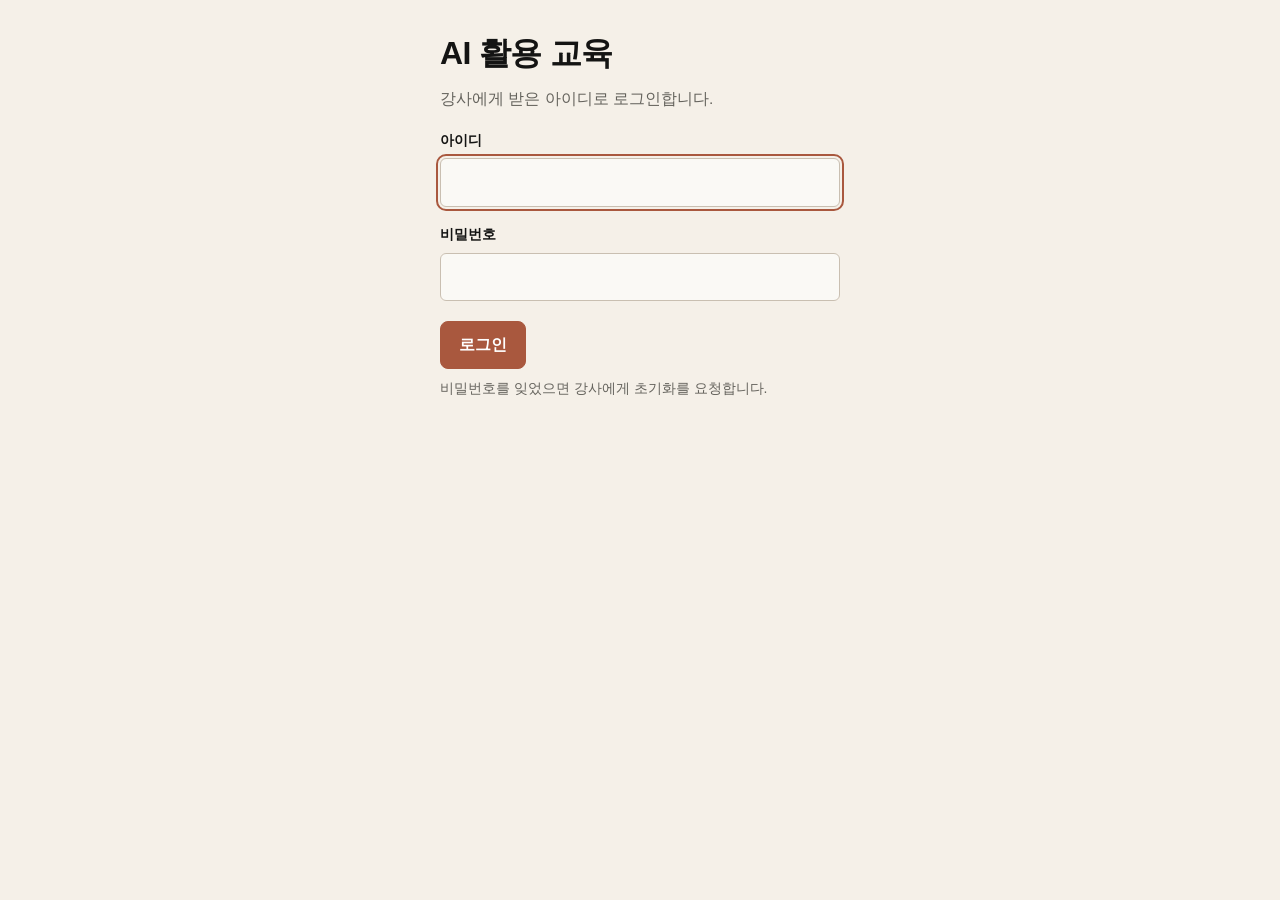
==== index.html @ b24ea9d3 "Publish course shell" ====
<!doctype html>
<html lang="ko" data-brand="claude">
<head>
<meta charset="utf-8">
<meta name="viewport" content="width=device-width, initial-scale=1">
<meta name="robots" content="noindex, nofollow">
<title>AI 활용 교육</title>
<link rel="stylesheet" href="shell/pages.css">
</head>
<body data-screen="login">
<main class="wrap narrow">
  <h1>AI 활용 교육</h1>
  <p class="lead">강사에게 받은 아이디로 로그인합니다.</p>
  <noscript><p class="msg err">이 화면은 JavaScript가 켜져 있어야 열립니다.</p></noscript>
  <p class="msg" id="status" role="status" hidden></p>
  <p id="guardLinks" hidden><a href="home.html">홈으로</a></p>
  <form id="f" hidden novalidate>
    <div class="field"><label for="uid">아이디</label><input id="uid" name="uid" autocomplete="username" autocapitalize="off" spellcheck="false" maxlength="20"></div>
    <div class="field"><label for="pw">비밀번호</label><input id="pw" name="pw" type="password" autocomplete="current-password"></div>
    <div class="row-btns"><button class="btn" id="go" type="submit">로그인</button></div>
  </form>
  <p class="hint">비밀번호를 잊었으면 강사에게 초기화를 요청합니다.</p>
</main>
<script src="shell/config.js"></script>
<script src="lib/supabase.js"></script>
<script src="shell/paths.js"></script>
<script src="shell/common.js"></script>
<script src="shell/login.js"></script>
</body>
</html>
---- shell/pages.css ----
/* 교육 사이트 웹판 겉틀 화면 모양(설계서 v0.2 B11). 맨 위는 과정 겉틀.css와 같은 색·서체 값 사본이다.
   과정 겉틀.css의 값이 바뀌면 시작·끝 표시 사이를 다시 복사한다. 아래 모양은 색을 이 변수로만 쓴다. */
/* 색·서체 값 시작 */
:root{
  /* ── 표면 ─────────────────────────────────────────────────────────────── */
  --bg:#F1F4F8;           /* 페이지 바탕 */
  --surface:#FFFFFF;      /* 패널·카드 */
  --surface-2:#F4F7FB;    /* 패널 안의 한 단계 들어간 면 */

  /* ── 잉크 ─────────────────────────────────────────────────────────────── */
  --ink:#111418;          /* 본문·제목 */
  --ink-2:#333A45;        /* 보조 본문 */
  --muted:#5B6473;        /* 캡션·비활성 (대비 4.5:1 이상 유지) */

  /* ── 경계 ─────────────────────────────────────────────────────────────── */
  --rule:#DCE3EB;         /* 기본 구분선 */
  --rule-strong:#A3ACB9;  /* 강조 구분선·입력 테두리 */

  /* ── 강조 ─────────────────────────────────────────────────────────────── */
  --accent:#0E5296;       /* BI 남색 */
  --accent-ink:#FFFFFF;   /* accent 위에 얹는 글자색 */
  --accent-soft:#E5EEF7;  /* accent 배경의 옅은 면 */

  /* ── BI ────────────────────────────────────────────────────
     --bi-*    : 테마와 무관한 고정색. 그래픽 그라데이션·로고 주변 등 "브랜드 그림"에만 쓴다.
                 글자색으로 쓰지 않는다(다크에서도 값이 그대로라 대비가 무너진다).
     --brand-* : 테마에 따라 바뀌는 브랜드 면·글자. 메뉴 띠·푸터 바탕(--brand-navy-deep),
                 제호 글자(--brand-navy), 장식 띠(--brand-sky), 옅은 면(--brand-sky-soft).
     --on-brand: --brand-navy-deep·--bi-* 위에 얹는 글자색 */
  --bi-navy:#0E5296;      --bi-navy-deep:#0A3D70;  --bi-sky:#3AA9C6;
  --brand-navy:#0E5296;   --brand-navy-deep:#0A3D70;
  --brand-sky:#3AA9C6;    --brand-sky-soft:#E3F3F8;
  --on-brand:#FFFFFF;

  /* ── 상태(의미) ────────────────────────────────────────────────────────
     UI 상태 전용이다. 주가 등락(--rise/--fall)과 섞어 쓰지 않는다.
     같은 빨강이라도 "경고"와 "상승"은 다른 개념이라 따로 둬야 나중에 갈라진다. */
  --danger:#C62828;       --danger-soft:#FBEBEB;   /* 오류·마감 경과·결측 */
  --warn:#9A5B00;         --warn-soft:#FBF0E2;     /* 보류·확인 필요 */
  --ok:#1B7A4B;           --ok-soft:#E6F4ED;       /* 완료·정상 */
  --info:#1E63B4;         --info-soft:#E7F0FA;     /* 안내·진행 중 */
  --neutral:#5B6473;      --neutral-soft:#EEF1F5;  /* 미착수·해당 없음 */

  /* ── 시장 방향 ─────────────────────────────────────────
     한국 증시 관례: 상승 빨강, 하락 파랑. 값은 상태색과 같아도 의미가 다르므로
     이름을 따로 둔다. 등락 색만 바꾸고 싶을 때 UI 경고색이 딸려 바뀌지 않는다. */
  --rise:#C62828;         --rise-soft:#FBEBEB;
  --fall:#1E63B4;         --fall-soft:#E7F0FA;
  --flat:#5B6473;
  --chart-grid:#E5E9EF;
  --band:#F3D9D9;         /* 지수 차트 강조 띠 */
  --masthead-rule:#0E5296;/* 제호 아래 굵은 선 */

  /* ── 서체 ─────────────────────────────────────────────────────────────── */
  --font-display:"Gothic A1","IBM Plex Sans KR","Noto Sans KR","Malgun Gothic",sans-serif;
  --font-body:"IBM Plex Sans KR","Noto Sans KR","Malgun Gothic","Apple SD Gothic Neo",sans-serif;

  /* ── 타입 스케일 ───────────────────────────────────────────────────────
     화면마다 본문 기준만 다르게 고른다(콘솔 --text-base, 뉴스 --text-lg).
     스케일 자체는 공유해 두 화면의 위계가 어긋나지 않게 한다. */
  --text-xs:12px;
  --text-sm:13px;
  --text-md:14px;
  --text-base:15.5px;
  --text-lg:17px;
  --text-xl:20px;
  --text-2xl:24px;
  --text-3xl:32px;
  --text-4xl:40px;

  --leading-tight:1.32;   /* 제목 */
  --leading-normal:1.7;   /* UI 본문 */
  --leading-relaxed:1.85; /* 읽는 지면 본문 */
  --tracking-label:.05em; /* 대문자·라벨 */

  /* ── 간격 (4px 기반) ──────────────────────────────────────────────────── */
  --sp-1:4px;
  --sp-2:6px;
  --sp-3:8px;
  --sp-4:12px;
  --sp-5:16px;
  --sp-6:20px;
  --sp-7:24px;
  --sp-8:32px;
  --sp-9:48px;

  /* ── 모서리 ───────────────────────────────────────────────────────────── */
  --r-sm:4px;
  --r-md:6px;
  --r-lg:8px;
  --r-xl:12px;
  --r-2xl:14px;

  /* ── 그림자 ───────────────────────────────────────────────────────────── */
  --shadow-1:0 1px 0 rgba(17,20,24,.05);      /* 패널 */
  --shadow-2:0 -6px 20px rgba(17,20,24,.18);  /* 드로어·모달 */

  /* ── 하위 호환 별칭 ────────────────────────────────────────────────────
     기존 코드가 쓰던 이름. 새로 쓰는 곳에서는 위의 의미 토큰을 쓴다.
     두 화면의 마이그레이션이 끝나면 지운다. */
  --up:var(--rise);       --up-soft:var(--rise-soft);
  --down:var(--fall);     --down-soft:var(--fall-soft);
  --radius:var(--r-lg);
  --shadow:var(--shadow-1);
}

/* 다크: OS 설정만 있고 명시 선택이 없는 상태(대부분의 사용자) */
@media (prefers-color-scheme:dark){
  :root:not([data-theme="light"]){
    --bg:#0E1319;
    --surface:#161C25;
    --surface-2:#1B222D;
    --ink:#E9ECF1;
    --ink-2:#C3C9D3;
    --muted:#98A1B1;
    --rule:#28303D;
    --rule-strong:#4A5466;
    --accent:#8CC0EE;
    --accent-ink:#0E1319;
    --accent-soft:#16283D;
    --brand-navy:#8CC0EE;   --brand-navy-deep:#0B2440;
    --brand-sky:#4DB9D5;    --brand-sky-soft:#12303A;
    --on-brand:#FFFFFF;

    --danger:#F26C6A;     --danger-soft:#3A2024;
    --warn:#E0A458;       --warn-soft:#352716;
    --ok:#6FC79A;         --ok-soft:#16301F;
    --info:#62A6F2;       --info-soft:#1A2A40;
    --neutral:#98A1B1;    --neutral-soft:#222A36;

    --rise:#F26C6A;       --rise-soft:#3A2024;
    --fall:#62A6F2;       --fall-soft:#1A2A40;
    --flat:#98A1B1;
    --chart-grid:#242C38;
    --band:#3A2024;
    --masthead-rule:#8CC0EE;

    --shadow-1:none;
    --shadow-2:0 -6px 20px rgba(0,0,0,.45);
  }
}

/* 다크: 사용자가 직접 고른 경우(토글이 OS 설정을 이긴다) */
:root[data-theme="dark"]{
  --bg:#0E1319;
  --surface:#161C25;
  --surface-2:#1B222D;
  --ink:#E9ECF1;
  --ink-2:#C3C9D3;
  --muted:#98A1B1;
  --rule:#28303D;
  --rule-strong:#4A5466;
  --accent:#8CC0EE;
  --accent-ink:#0E1319;
  --accent-soft:#16283D;
  --brand-navy:#8CC0EE;   --brand-navy-deep:#0B2440;
  --brand-sky:#4DB9D5;  --brand-sky-soft:#12303A;
  --on-brand:#FFFFFF;

  --danger:#F26C6A;     --danger-soft:#3A2024;
  --warn:#E0A458;       --warn-soft:#352716;
  --ok:#6FC79A;         --ok-soft:#16301F;
  --info:#62A6F2;       --info-soft:#1A2A40;
  --neutral:#98A1B1;    --neutral-soft:#222A36;

  --rise:#F26C6A;       --rise-soft:#3A2024;
  --fall:#62A6F2;       --fall-soft:#1A2A40;
  --flat:#98A1B1;
  --chart-grid:#242C38;
  --band:#3A2024;
  --masthead-rule:#8CC0EE;

  --shadow-1:none;
  --shadow-2:0 -6px 20px rgba(0,0,0,.45);
}

/* ============================================================================
   브랜드 층 — Claude (DESIGN-claude.md 참조)
   ----------------------------------------------------------------------------
   <html data-brand="claude">를 선언한 화면에서만 적용된다. 선언하지 않은 화면은
   위의 기본 토큰 그대로다. 바꾸는 것은 표면·잉크·경계·강조·제목 서체·그림자뿐이고,
   상태색(danger·warn·ok·info·neutral)과 타입·간격·모서리 스케일은 기본 토큰을 쓴다.

   강조색: 문서의 기본 코랄 #cc785c는 흰 글자 대비 3.3:1이라 버튼·글자에 쓰기에
   모자라다. 라이트는 문서의 눌림색 #a9583e(흰 글자 5.1:1, 크림 위 글자 4.8:1)를
   강조로 쓰고, 다크는 밝은 코랄 #d97757 위에 어두운 글자를 얹는다(5.9:1).

   선택자 우선순위: 이 층은 기본 다크 블록보다 뒤에 있고 속성 선택자가 하나 더 붙어
   있어 항상 이긴다. 브랜드 다크 블록은 브랜드 라이트 블록이 정의한 토큰을 전부
   다시 정의해야 한다(빠뜨리면 다크에서 라이트 값이 남는다).
   BI 토큰(--bi-*·--brand-*·--on-brand)은 이 층에서 재정의하지 않는다 — 이 층을 쓰는
   화면(20번)은 BI 요소를 쓰지 않는다. 쓰게 되면 여기서 함께 정의한다.
   ========================================================================== */
:root[data-brand="claude"]{
  --bg:#F5F0E8;           /* surface-soft — 페이지 바탕 */
  --surface:#FAF9F5;      /* canvas — 패널·카드 */
  --surface-2:#EFE9DE;    /* surface-card — 한 단계 들어간 면 */
  --ink:#141413;
  --ink-2:#3D3D3A;
  --muted:#65635D;        /* 문서 #6c6a64를 살짝 낮춤 — surface-2 위 4.5:1 유지 */
  --rule:#E6DFD8;         /* hairline */
  --rule-strong:#C9BFB1;
  --accent:#A9583E;
  --accent-ink:#FFFFFF;
  --accent-soft:#F4E6DC;
  /* 그래프 계열색(2026-10-24 대표 승인, 29번 책자 9장). 선·막대 같은 비텍스트 그래픽용이다.
     --surface 대비 4.8·10.3·4.7·3.5:1 — 비텍스트 기준 3:1 이상. 글자색으로는 쓰지 않는다(chart-4는 글자 4.5:1 미달).
     chart-1은 --accent, chart-2는 --ink-2와 같은 값이지만 의미가 달라 이름을 따로 둔다. */
  --chart-1:#A9583E;      /* 당월·주 계열 */
  --chart-2:#3D3D3A;      /* 비교·합계 계열 */
  --chart-3:#2F7D6E;
  --chart-4:#B7791F;
  --font-display:"Copernicus","Tiempos Headline",Georgia,"Noto Serif KR","Nanum Myeongjo",serif;
  --shadow-1:0 1px 3px rgba(20,20,19,.06);
  --shadow-2:0 8px 28px rgba(20,20,19,.12);
}

@media (prefers-color-scheme:dark){
  :root[data-brand="claude"]:not([data-theme="light"]){
    --bg:#1F1E1D;
    --surface:#262624;
    --surface-2:#30302E;
    --ink:#FAF9F5;
    --ink-2:#C3C0B6;
    --muted:#A09D96;
    --rule:#3A3936;
    --rule-strong:#57554F;
    --accent:#D97757;
    --accent-ink:#141413;
    --accent-soft:#3D2B24;
    --chart-1:#D97757;
    --chart-2:#C3C0B6;
    --chart-3:#5DB8A6;
    --chart-4:#E8A55A;
    --font-display:"Copernicus","Tiempos Headline",Georgia,"Noto Serif KR","Nanum Myeongjo",serif;
    --shadow-1:none;
    --shadow-2:0 8px 28px rgba(0,0,0,.45);
  }
}

:root[data-brand="claude"][data-theme="dark"]{
  --bg:#1F1E1D;
  --surface:#262624;
  --surface-2:#30302E;
  --ink:#FAF9F5;
  --ink-2:#C3C0B6;
  --muted:#A09D96;
  --rule:#3A3936;
  --rule-strong:#57554F;
  --accent:#D97757;
  --accent-ink:#141413;
  --accent-soft:#3D2B24;
  --chart-1:#D97757;
  --chart-2:#C3C0B6;
  --chart-3:#5DB8A6;
  --chart-4:#E8A55A;
  --font-display:"Copernicus","Tiempos Headline",Georgia,"Noto Serif KR","Nanum Myeongjo",serif;
  --shadow-1:none;
  --shadow-2:0 8px 28px rgba(0,0,0,.45);
}
/* 색·서체 값 끝 */

/* ── 겉틀 화면 모양(기존 게시본 첫 화면을 따름. 색은 위 변수만 쓴다) ── */
*{box-sizing:border-box}
html{color-scheme:light dark}
body{margin:0;background:var(--bg);color:var(--ink);font-family:var(--font-body);font-size:var(--text-base);line-height:var(--leading-normal);word-break:keep-all;overflow-wrap:break-word;-webkit-font-smoothing:antialiased}
a{color:var(--accent)}
a:focus-visible,button:focus-visible,input:focus-visible{outline:2px solid var(--accent);outline-offset:2px}
.bar{display:flex;align-items:center;justify-content:space-between;flex-wrap:wrap;gap:var(--sp-4);max-width:960px;margin:0 auto;padding:var(--sp-5) 20px 0;font-size:var(--text-md);color:var(--muted)}
.bar .brand{color:var(--ink);font-weight:700;text-decoration:none}
.nav{display:flex;align-items:center;flex-wrap:wrap;gap:var(--sp-2)}
.nav a,.nav button{color:var(--accent);background:none;border:0;padding:0;font:inherit;cursor:pointer;text-decoration:none}
.nav a:hover,.nav button:hover{text-decoration:underline}
.nav .sep{color:var(--rule-strong)}
.wrap{max-width:960px;margin:0 auto;padding:32px 20px 72px}
.wrap.narrow{max-width:440px}
h1{margin:0;font-size:var(--text-3xl);line-height:var(--leading-tight);font-weight:700;letter-spacing:-.02em}
h2{margin:var(--sp-8) 0 var(--sp-4);font-size:var(--text-xl);line-height:var(--leading-tight)}
h3{margin:var(--sp-5) 0 var(--sp-3);font-size:var(--text-lg)}
.lead{margin:var(--sp-4) 0 0;color:var(--muted)}
.msg{margin:var(--sp-5) 0 0;padding:var(--sp-4) var(--sp-5);border-radius:var(--r-lg);background:var(--surface-2);color:var(--ink-2)}
.msg.err{background:var(--danger-soft);color:var(--danger)}
.msg.ok{background:var(--ok-soft);color:var(--ok)}
.msg.warn{background:var(--warn-soft);color:var(--warn)}
.field{display:flex;flex-direction:column;gap:var(--sp-2);margin:var(--sp-5) 0 0}
.field label{font-weight:700;font-size:var(--text-md)}
.field input{font:inherit;padding:10px 12px;border:1px solid var(--rule-strong);border-radius:var(--r-md);background:var(--surface);color:var(--ink)}
.field .err{margin:0;color:var(--danger);font-size:var(--text-md)}
.hint{margin:var(--sp-3) 0 0;color:var(--muted);font-size:var(--text-md)}
.btn{display:inline-flex;align-items:center;justify-content:center;gap:var(--sp-2);padding:10px 18px;border-radius:var(--r-lg);border:1px solid var(--accent);background:var(--accent);color:var(--accent-ink);font:inherit;font-weight:700;text-decoration:none;cursor:pointer}
.btn.ghost{background:var(--surface);color:var(--accent)}
.btn.small{padding:4px 10px;font-size:var(--text-sm);font-weight:400}
.btn[disabled]{opacity:.6;cursor:default}
.row-btns{display:flex;flex-wrap:wrap;gap:var(--sp-3);margin:var(--sp-6) 0 0}
.cards{list-style:none;margin:var(--sp-8) 0 0;padding:0;display:flex;flex-direction:column;gap:var(--sp-4)}
.card{padding:var(--sp-5) var(--sp-6);border-radius:var(--r-lg);border:1px solid var(--rule-strong);background:var(--surface)}
.card h2{margin:0;color:var(--accent);font-size:var(--text-xl)}
.card .sub{margin:var(--sp-1) 0 0;color:var(--muted);font-size:var(--text-md)}
.card .prog{margin:var(--sp-4) 0 0;font-weight:700}
.card .none{margin:var(--sp-3) 0 0;color:var(--muted)}
.card .row-btns{margin-top:var(--sp-4)}
.list{list-style:none;margin:0;padding:0;display:flex;flex-direction:column;gap:var(--sp-2)}
.list li{padding:var(--sp-3) var(--sp-4);border-radius:var(--r-md);background:var(--surface-2)}
.tbl-wrap{overflow-x:auto;margin:var(--sp-4) 0 0}
table.tbl{width:100%;border-collapse:collapse;background:var(--surface);font-size:var(--text-md)}
.tbl th,.tbl td{padding:var(--sp-3);border-bottom:1px solid var(--rule);text-align:left;vertical-align:top}
.tbl th{color:var(--muted);font-weight:700;white-space:nowrap}
.tbl td .btn{margin:0 var(--sp-1) var(--sp-1) 0}
.result{margin:var(--sp-5) 0 0;padding:var(--sp-5);border-radius:var(--r-lg);border:1px solid var(--accent);background:var(--accent-soft)}
.result .pw{font-family:Consolas,"D2Coding",monospace;font-size:var(--text-xl);font-weight:700;letter-spacing:.06em}
.checks-inline{display:flex;gap:var(--sp-5);margin:var(--sp-3) 0 0}
dialog{border:1px solid var(--rule-strong);border-radius:var(--r-lg);background:var(--surface);color:var(--ink);padding:var(--sp-6);max-width:420px}
dialog::backdrop{background:color-mix(in srgb,var(--ink) 35%,transparent)}
.stamp{color:var(--muted);font-size:var(--text-sm);margin-left:var(--sp-3)}
[hidden]{display:none !important}
/* ── 홈 실습자료 받기(설계서 v0.4 4.13). 더하기만 한다 ── */
.files{margin:var(--sp-5) 0 0;padding:var(--sp-4) 0 0;border-top:1px solid var(--rule)}
.files summary{cursor:pointer;color:var(--accent);font-weight:700}
.files summary:focus-visible{outline:2px solid var(--accent);outline-offset:2px}
.files code{font-family:Consolas,"D2Coding",monospace;padding:0 var(--sp-1);border-radius:var(--r-sm);background:var(--surface-2);color:var(--ink)}
.files-state{margin:var(--sp-4) 0 0;color:var(--muted)}
.files-state.err{color:var(--danger)}
.files-group h3{margin:var(--sp-5) 0 var(--sp-2);font-size:var(--text-md);color:var(--ink-2)}
.files-rows{list-style:none;margin:0;padding:0;display:flex;flex-direction:column;gap:var(--sp-1)}
.files-rows a{display:block;padding:var(--sp-2) var(--sp-3);border-radius:var(--r-md);background:var(--surface-2);text-decoration:none;overflow-wrap:anywhere}
.files-rows a:hover{text-decoration:underline}
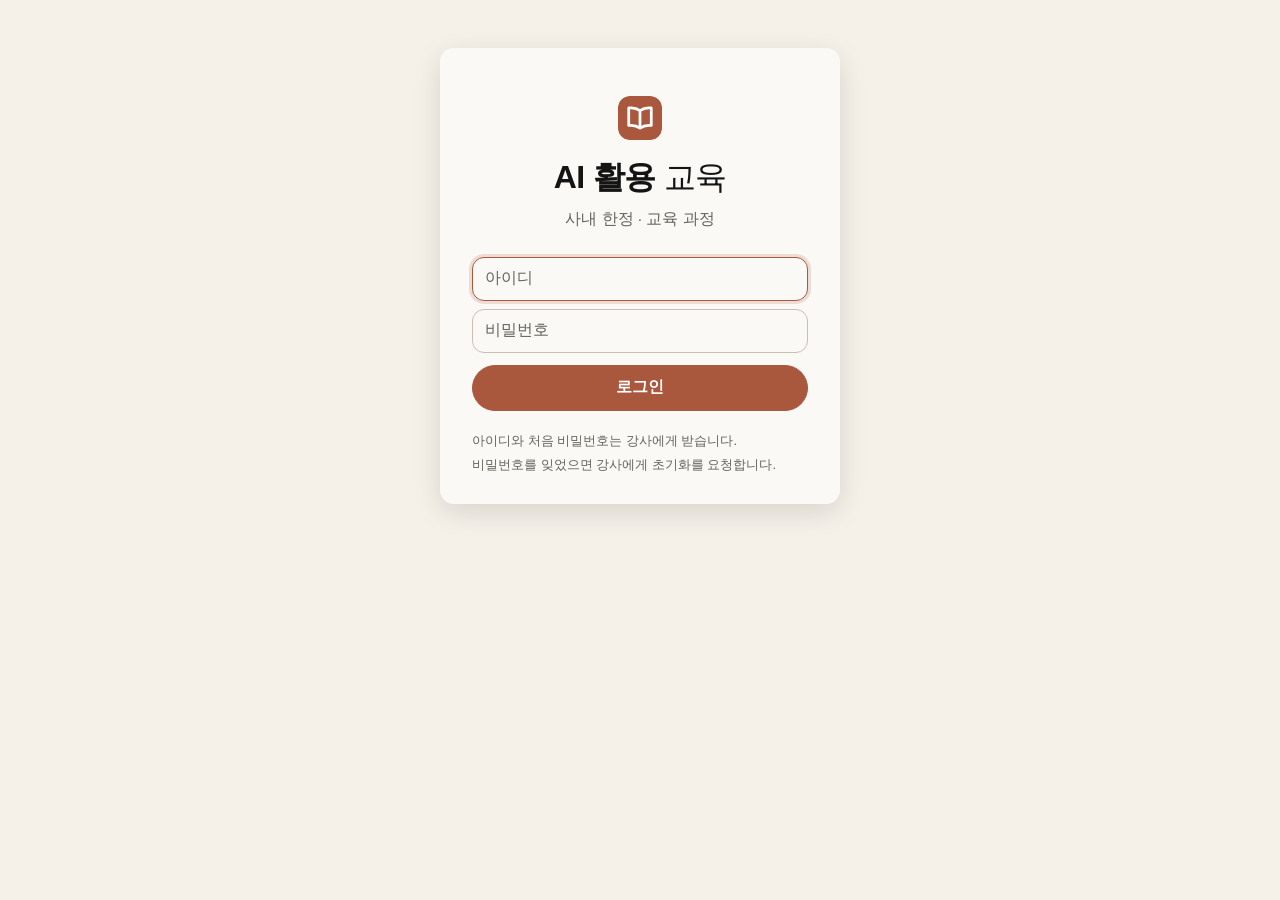
==== commit fb40825d: "Update course shell design" ====
--- a/index.html
+++ b/index.html
@@ -8,18 +8,24 @@
 <link rel="stylesheet" href="shell/pages.css">
 </head>
 <body data-screen="login">
-<main class="wrap narrow">
-  <h1>AI 활용 교육</h1>
-  <p class="lead">강사에게 받은 아이디로 로그인합니다.</p>
-  <noscript><p class="msg err">이 화면은 JavaScript가 켜져 있어야 열립니다.</p></noscript>
-  <p class="msg" id="status" role="status" hidden></p>
-  <p id="guardLinks" hidden><a href="home.html">홈으로</a></p>
-  <form id="f" hidden novalidate>
-    <div class="field"><label for="uid">아이디</label><input id="uid" name="uid" autocomplete="username" autocapitalize="off" spellcheck="false" maxlength="20"></div>
-    <div class="field"><label for="pw">비밀번호</label><input id="pw" name="pw" type="password" autocomplete="current-password"></div>
-    <div class="row-btns"><button class="btn" id="go" type="submit">로그인</button></div>
-  </form>
-  <p class="hint">비밀번호를 잊었으면 강사에게 초기화를 요청합니다.</p>
+<main class="login-screen">
+  <div class="login-card">
+    <svg class="login-mark" viewBox="0 0 32 32" aria-hidden="true"><rect class="mk-bg" width="32" height="32" rx="8"/><path class="mk-ink" d="M16 10.6c-2.3-1.7-5.1-2.3-8.2-1.9v12.7c3.1-.4 5.9.2 8.2 1.9 2.3-1.7 5.1-2.3 8.2-1.9V8.7c-3.1-.4-5.9.2-8.2 1.9zM16 10.6v12.7"/></svg>
+    <h1 class="login-brand">AI 활용 <span class="lt">교육</span></h1>
+    <p class="login-sub">사내 한정 · 교육 과정</p>
+    <noscript><p class="msg err">이 화면은 JavaScript가 켜져 있어야 열립니다.</p></noscript>
+    <p class="msg" id="status" role="status" hidden></p>
+    <p class="guard" id="guardLinks" hidden><a href="home.html">홈으로</a></p>
+    <form id="f" class="login-form" hidden novalidate>
+      <div class="field"><label class="sr-only" for="uid">아이디</label><input id="uid" name="uid" autocomplete="username" autocapitalize="off" spellcheck="false" maxlength="20" placeholder="아이디"></div>
+      <div class="field"><label class="sr-only" for="pw">비밀번호</label><input id="pw" name="pw" type="password" autocomplete="current-password" placeholder="비밀번호"></div>
+      <button class="btn" id="go" type="submit">로그인</button>
+    </form>
+    <div class="login-foot">
+      <p>아이디와 처음 비밀번호는 강사에게 받습니다.</p>
+      <p>비밀번호를 잊었으면 강사에게 초기화를 요청합니다.</p>
+    </div>
+  </div>
 </main>
 <script src="shell/config.js"></script>
 <script src="lib/supabase.js"></script>
--- a/shell/pages.css
+++ b/shell/pages.css
@@ -260,67 +260,275 @@
 }
 /* 색·서체 값 끝 */
 
-/* ── 겉틀 화면 모양(기존 게시본 첫 화면을 따름. 색은 위 변수만 쓴다) ── */
+/* ── 겉틀 화면 모양(디자인 개편 설계서 v0.1, 시안 로그인·홈·수강 화면을 따름. 색은 위 변수만 쓴다) ── */
 *{box-sizing:border-box}
 html{color-scheme:light dark}
 body{margin:0;background:var(--bg);color:var(--ink);font-family:var(--font-body);font-size:var(--text-base);line-height:var(--leading-normal);word-break:keep-all;overflow-wrap:break-word;-webkit-font-smoothing:antialiased}
 a{color:var(--accent)}
-a:focus-visible,button:focus-visible,input:focus-visible{outline:2px solid var(--accent);outline-offset:2px}
-.bar{display:flex;align-items:center;justify-content:space-between;flex-wrap:wrap;gap:var(--sp-4);max-width:960px;margin:0 auto;padding:var(--sp-5) 20px 0;font-size:var(--text-md);color:var(--muted)}
-.bar .brand{color:var(--ink);font-weight:700;text-decoration:none}
-.nav{display:flex;align-items:center;flex-wrap:wrap;gap:var(--sp-2)}
-.nav a,.nav button{color:var(--accent);background:none;border:0;padding:0;font:inherit;cursor:pointer;text-decoration:none}
-.nav a:hover,.nav button:hover{text-decoration:underline}
-.nav .sep{color:var(--rule-strong)}
+a:focus-visible,button:focus-visible,input:focus-visible,summary:focus-visible{outline:3px solid color-mix(in srgb,var(--accent) 45%,transparent);outline-offset:2px}
+[hidden]{display:none !important}
+.sr-only{position:absolute;width:1px;height:1px;overflow:hidden;clip:rect(0 0 0 0);white-space:nowrap}
+.sprite{position:absolute;width:0;height:0;overflow:hidden}
+.mk-bg{fill:var(--accent)}
+.mk-ink{fill:none;stroke:var(--accent-ink);stroke-width:2;stroke-linecap:round;stroke-linejoin:round}
+.ico{width:18px;height:18px;flex:none;fill:none;stroke:currentColor;stroke-width:1.8;stroke-linecap:round;stroke-linejoin:round}
+
+/* 위 띠(홈·마이페이지·강사 화면·비밀번호 바꾸기). renderNav 출력을 CSS만으로 알약 탭처럼 */
+.bar{position:sticky;top:0;z-index:5;display:flex;align-items:center;flex-wrap:wrap;gap:var(--sp-5);min-height:60px;padding:var(--sp-2) var(--sp-6);background:var(--surface);border-bottom:1px solid var(--rule)}
+.brand{display:flex;align-items:center;gap:var(--sp-3);flex:none;color:var(--ink);text-decoration:none;font-size:var(--text-xl);letter-spacing:-.02em;white-space:nowrap}
+.brand svg{width:28px;height:28px;flex:none;border-radius:8px}
+.brand b{font-weight:700}
+.brand .lt{font-weight:300}
+.nav{flex:1;display:flex;align-items:center;flex-wrap:wrap;gap:var(--sp-1);font-size:var(--text-md)}
+.nav .sep{display:none}
+.nav a{padding:var(--sp-2) var(--sp-5);border-radius:999px;color:var(--muted);font-weight:600;text-decoration:none}
+.nav a:hover{color:var(--ink);background:var(--surface-2)}
+body[data-screen="home"] .nav a[href$="/home.html"],body[data-screen="me"] .nav a[href$="/me.html"],body[data-screen="admin"] .nav a[href$="/admin.html"]{background:var(--accent-soft);color:var(--ink)}
+.nav .who{order:9;margin-left:auto;display:inline-flex;align-items:center;gap:var(--sp-2);padding:var(--sp-1) var(--sp-4) var(--sp-1) var(--sp-1);border-radius:999px;background:var(--surface-2);color:var(--ink-2);font-weight:600}
+.nav .who::before{content:"";width:24px;height:24px;border-radius:50%;background:var(--accent-soft);box-shadow:inset 0 0 0 2px var(--accent)}
+.nav button{order:10;min-height:34px;padding:0 var(--sp-5);border:1px solid var(--rule-strong);border-radius:999px;background:var(--surface);color:var(--ink);font:inherit;font-weight:600;cursor:pointer}
+.nav button:hover{background:var(--surface-2)}
+@media (max-width:720px){.brand-name{display:none}.bar{gap:var(--sp-3);padding:var(--sp-2) var(--sp-4)}.nav a{padding:var(--sp-2) var(--sp-3)}}
+
+/* 본문 틀과 공통 요소 */
 .wrap{max-width:960px;margin:0 auto;padding:32px 20px 72px}
-.wrap.narrow{max-width:440px}
+.wrap.narrow{max-width:460px}
 h1{margin:0;font-size:var(--text-3xl);line-height:var(--leading-tight);font-weight:700;letter-spacing:-.02em}
 h2{margin:var(--sp-8) 0 var(--sp-4);font-size:var(--text-xl);line-height:var(--leading-tight)}
 h3{margin:var(--sp-5) 0 var(--sp-3);font-size:var(--text-lg)}
 .lead{margin:var(--sp-4) 0 0;color:var(--muted)}
-.msg{margin:var(--sp-5) 0 0;padding:var(--sp-4) var(--sp-5);border-radius:var(--r-lg);background:var(--surface-2);color:var(--ink-2)}
+.kicker{margin:0;color:var(--accent);font-size:var(--text-sm);font-weight:700;letter-spacing:var(--tracking-label)}
+.msg{margin:var(--sp-5) 0 0;padding:var(--sp-4) var(--sp-5);border-radius:var(--r-xl);background:var(--surface-2);color:var(--ink-2)}
 .msg.err{background:var(--danger-soft);color:var(--danger)}
 .msg.ok{background:var(--ok-soft);color:var(--ok)}
 .msg.warn{background:var(--warn-soft);color:var(--warn)}
 .field{display:flex;flex-direction:column;gap:var(--sp-2);margin:var(--sp-5) 0 0}
 .field label{font-weight:700;font-size:var(--text-md)}
-.field input{font:inherit;padding:10px 12px;border:1px solid var(--rule-strong);border-radius:var(--r-md);background:var(--surface);color:var(--ink)}
+.field input{font:inherit;min-height:44px;padding:var(--sp-2) var(--sp-4);border:1px solid var(--rule-strong);border-radius:var(--r-xl);background:var(--surface);color:var(--ink)}
+.field input:focus{border-color:var(--accent);outline:none;box-shadow:0 0 0 3px color-mix(in srgb,var(--accent) 18%,transparent)}
 .field .err{margin:0;color:var(--danger);font-size:var(--text-md)}
 .hint{margin:var(--sp-3) 0 0;color:var(--muted);font-size:var(--text-md)}
-.btn{display:inline-flex;align-items:center;justify-content:center;gap:var(--sp-2);padding:10px 18px;border-radius:var(--r-lg);border:1px solid var(--accent);background:var(--accent);color:var(--accent-ink);font:inherit;font-weight:700;text-decoration:none;cursor:pointer}
-.btn.ghost{background:var(--surface);color:var(--accent)}
-.btn.small{padding:4px 10px;font-size:var(--text-sm);font-weight:400}
-.btn[disabled]{opacity:.6;cursor:default}
+.btn{display:inline-flex;align-items:center;justify-content:center;gap:var(--sp-2);min-height:40px;padding:var(--sp-2) var(--sp-6);border-radius:999px;border:1px solid var(--accent);background:var(--accent);color:var(--accent-ink);font:inherit;font-weight:700;text-decoration:none;white-space:nowrap;cursor:pointer;transition:transform .15s,box-shadow .15s,filter .15s}
+.btn:hover{filter:brightness(.94);box-shadow:0 4px 14px color-mix(in srgb,var(--accent) 30%,transparent)}
+.btn:active{transform:scale(.97)}
+.btn.ghost{background:var(--surface);color:var(--ink);border-color:var(--rule-strong)}
+.btn.ghost:hover{filter:none;box-shadow:none;background:var(--surface-2)}
+.btn.small{min-height:30px;padding:2px var(--sp-4);font-size:var(--text-sm);font-weight:600}
+.btn.big{min-height:48px;padding:0 var(--sp-8);font-size:var(--text-lg)}
+.btn[disabled],.btn.is-off{opacity:.55;cursor:default;filter:none;box-shadow:none;transform:none}
 .row-btns{display:flex;flex-wrap:wrap;gap:var(--sp-3);margin:var(--sp-6) 0 0}
+.pill{display:inline-flex;align-items:center;gap:var(--sp-2);padding:2px var(--sp-4);border-radius:999px;background:var(--surface-2);color:var(--ink-2);font-size:var(--text-sm);font-weight:600;white-space:nowrap}
+.pill.accent{background:var(--accent-soft);color:var(--ink)}
+.pill.info{background:var(--info-soft);color:var(--info)}
+.pill.ok{background:var(--ok-soft);color:var(--ok)}
+.meter{height:8px;border-radius:999px;background:var(--surface-2);overflow:hidden}
+.meter > span{display:block;width:0;height:100%;border-radius:inherit;background:var(--accent)}
+.meter-text{margin:var(--sp-2) 0 0;color:var(--muted);font-size:var(--text-md)}
+.panel{padding:var(--sp-5) var(--sp-6);border-radius:var(--r-2xl);background:var(--surface);border:1px solid var(--rule)}
+.panel h2{margin:0 0 var(--sp-3);font-size:var(--text-lg)}
+.panel p{margin:0;color:var(--ink-2);font-size:var(--text-md)}
+.foot{margin-top:var(--sp-9);padding-top:var(--sp-5);border-top:1px solid var(--rule);color:var(--muted);font-size:var(--text-sm)}
+
+/* 로그인(카드 한 장) */
+.login-screen{min-height:100vh;display:grid;place-items:start center;padding:var(--sp-9) var(--sp-6) var(--sp-6)}
+.login-card{width:min(400px,100%);display:flex;flex-direction:column;gap:var(--sp-3);padding:var(--sp-9) var(--sp-8) var(--sp-7);background:var(--surface);border-radius:var(--r-2xl);box-shadow:var(--shadow-2)}
+.login-mark{display:block;width:44px;height:44px;margin:0 auto var(--sp-3);border-radius:12px}
+.login-brand{margin:0;font-size:var(--text-3xl);line-height:var(--leading-tight);letter-spacing:-.02em;text-align:center;font-weight:700}
+.login-brand .lt{font-weight:300}
+.login-sub{margin:0 0 var(--sp-5);text-align:center;color:var(--muted)}
+.login-card .msg{margin:0;font-size:var(--text-md)}
+.login-card .guard{margin:0;text-align:center}
+.login-form{display:flex;flex-direction:column;gap:var(--sp-3);margin:0}
+.login-form .field{margin:0}
+.login-form .field input::placeholder{color:var(--muted)}
+.login-form .btn{width:100%;min-height:46px;margin-top:var(--sp-1)}
+.login-foot{margin-top:var(--sp-4);font-size:var(--text-sm);color:var(--muted);line-height:1.6}
+.login-foot p{margin:0 0 var(--sp-1)}
+
+/* 카드 모양 본문(비밀번호 바꾸기·길 안내) */
+.card-page{margin-top:var(--sp-8);padding:var(--sp-8) var(--sp-8) var(--sp-7);background:var(--surface);border-radius:var(--r-2xl);box-shadow:var(--shadow-2)}
+@media (max-width:520px){.card-page{padding:var(--sp-6)}}
+
+/* 카드·목록(마이페이지·강사 화면) */
 .cards{list-style:none;margin:var(--sp-8) 0 0;padding:0;display:flex;flex-direction:column;gap:var(--sp-4)}
-.card{padding:var(--sp-5) var(--sp-6);border-radius:var(--r-lg);border:1px solid var(--rule-strong);background:var(--surface)}
-.card h2{margin:0;color:var(--accent);font-size:var(--text-xl)}
+.card{padding:var(--sp-5) var(--sp-6);border-radius:var(--r-2xl);border:1px solid var(--rule);background:var(--surface);box-shadow:var(--shadow-1)}
+.card + .card{margin-top:var(--sp-5)}
+.card h2{margin:0;color:var(--ink);font-size:var(--text-xl)}
 .card .sub{margin:var(--sp-1) 0 0;color:var(--muted);font-size:var(--text-md)}
-.card .prog{margin:var(--sp-4) 0 0;font-weight:700}
+.card .meter{margin:var(--sp-4) 0 0}
+.card .prog{margin:var(--sp-3) 0 0;font-weight:700}
 .card .none{margin:var(--sp-3) 0 0;color:var(--muted)}
 .card .row-btns{margin-top:var(--sp-4)}
 .list{list-style:none;margin:0;padding:0;display:flex;flex-direction:column;gap:var(--sp-2)}
-.list li{padding:var(--sp-3) var(--sp-4);border-radius:var(--r-md);background:var(--surface-2)}
+.list li{padding:var(--sp-3) var(--sp-4);border-radius:var(--r-xl);background:var(--surface-2)}
+.list li .meter{margin:var(--sp-2) 0 0;height:6px;background:var(--surface)}
+.list.done{flex-direction:row;flex-wrap:wrap;gap:var(--sp-2)}
+.list.done li{display:inline-flex;align-items:center;gap:var(--sp-2);padding:var(--sp-1) var(--sp-4) var(--sp-1) var(--sp-3);border-radius:999px;background:var(--ok-soft);color:var(--ok);font-size:var(--text-md);font-weight:600}
+.list.done li::before{content:"";width:9px;height:5px;margin-top:-3px;border-left:2px solid currentColor;border-bottom:2px solid currentColor;transform:rotate(-45deg)}
 .tbl-wrap{overflow-x:auto;margin:var(--sp-4) 0 0}
 table.tbl{width:100%;border-collapse:collapse;background:var(--surface);font-size:var(--text-md)}
 .tbl th,.tbl td{padding:var(--sp-3);border-bottom:1px solid var(--rule);text-align:left;vertical-align:top}
 .tbl th{color:var(--muted);font-weight:700;white-space:nowrap}
 .tbl td .btn{margin:0 var(--sp-1) var(--sp-1) 0}
-.result{margin:var(--sp-5) 0 0;padding:var(--sp-5);border-radius:var(--r-lg);border:1px solid var(--accent);background:var(--accent-soft)}
+.result{margin:var(--sp-5) 0 0;padding:var(--sp-5);border-radius:var(--r-xl);border:1px solid var(--accent);background:var(--accent-soft)}
 .result .pw{font-family:Consolas,"D2Coding",monospace;font-size:var(--text-xl);font-weight:700;letter-spacing:.06em}
 .checks-inline{display:flex;gap:var(--sp-5);margin:var(--sp-3) 0 0}
-dialog{border:1px solid var(--rule-strong);border-radius:var(--r-lg);background:var(--surface);color:var(--ink);padding:var(--sp-6);max-width:420px}
+dialog{border:1px solid var(--rule-strong);border-radius:var(--r-2xl);background:var(--surface);color:var(--ink);padding:var(--sp-6);max-width:420px}
 dialog::backdrop{background:color-mix(in srgb,var(--ink) 35%,transparent)}
 .stamp{color:var(--muted);font-size:var(--text-sm);margin-left:var(--sp-3)}
-[hidden]{display:none !important}
-/* ── 홈 실습자료 받기(설계서 v0.4 4.13). 더하기만 한다 ── */
-.files{margin:var(--sp-5) 0 0;padding:var(--sp-4) 0 0;border-top:1px solid var(--rule)}
-.files summary{cursor:pointer;color:var(--accent);font-weight:700}
-.files summary:focus-visible{outline:2px solid var(--accent);outline-offset:2px}
+
+/* 실습자료 받기 펼침(설계서 v0.4 4.13). 동작은 그대로, 모양만 */
+.files{margin:var(--sp-4) 0 0;padding:var(--sp-4) 0 0;border-top:1px solid var(--rule)}
+.files summary{cursor:pointer;color:var(--ink-2);font-weight:700;list-style:none;display:flex;align-items:center;gap:var(--sp-2)}
+.files summary::-webkit-details-marker{display:none}
+.files summary::before{content:"";width:8px;height:8px;border-right:2px solid currentColor;border-bottom:2px solid currentColor;transform:rotate(-45deg);transition:transform .15s}
+.files[open] summary::before{transform:rotate(45deg)}
 .files code{font-family:Consolas,"D2Coding",monospace;padding:0 var(--sp-1);border-radius:var(--r-sm);background:var(--surface-2);color:var(--ink)}
+.files .hint{font-size:var(--text-sm)}
 .files-state{margin:var(--sp-4) 0 0;color:var(--muted)}
 .files-state.err{color:var(--danger)}
 .files-group h3{margin:var(--sp-5) 0 var(--sp-2);font-size:var(--text-md);color:var(--ink-2)}
-.files-rows{list-style:none;margin:0;padding:0;display:flex;flex-direction:column;gap:var(--sp-1)}
-.files-rows a{display:block;padding:var(--sp-2) var(--sp-3);border-radius:var(--r-md);background:var(--surface-2);text-decoration:none;overflow-wrap:anywhere}
-.files-rows a:hover{text-decoration:underline}
+.files-rows{list-style:none;margin:var(--sp-3) 0 0;padding:0;display:flex;flex-direction:column;gap:var(--sp-1)}
+.files-group .files-rows{margin-top:0}
+.files-rows a{display:flex;align-items:center;gap:var(--sp-3);padding:var(--sp-2) var(--sp-4);border-radius:var(--r-xl);background:var(--surface-2);color:var(--ink);text-decoration:none;font-size:var(--text-md);overflow-wrap:anywhere}
+.files-rows a:hover{box-shadow:inset 0 0 0 1px var(--rule-strong)}
+.files-rows a::after{content:"받기";margin-left:auto;flex:none;color:var(--accent);font-size:var(--text-sm);font-weight:600}
+
+/* ── 홈(내 강의실) ── */
+.page{max-width:1120px;margin:0 auto;padding:var(--sp-8) var(--sp-6) 72px}
+.hello h1{margin:var(--sp-2) 0 0}
+.page > .msg{margin-top:var(--sp-5)}
+.resume-hero{display:grid;grid-template-columns:minmax(0,1fr) auto;align-items:center;gap:var(--sp-7);margin-top:var(--sp-7);padding:var(--sp-7) var(--sp-8);border-radius:var(--r-2xl);background:var(--surface);box-shadow:var(--shadow-2)}
+.resume-hero h2{margin:var(--sp-3) 0 0;font-size:var(--text-2xl);line-height:var(--leading-tight)}
+.resume-hero .goal{margin:var(--sp-1) 0 var(--sp-5);color:var(--ink-2)}
+.resume-hero .meter{max-width:520px}
+@media (max-width:720px){.resume-hero{grid-template-columns:1fr;padding:var(--sp-6)}}
+.home-grid{display:grid;grid-template-columns:minmax(0,1fr) 300px;gap:var(--sp-7);margin-top:var(--sp-8)}
+@media (max-width:979.98px){.home-grid{grid-template-columns:1fr}}
+.sec-head{display:flex;align-items:baseline;justify-content:space-between;gap:var(--sp-4);margin:0 0 var(--sp-4)}
+.sec-head h2{margin:0;font-size:var(--text-xl)}
+.course-cards{margin:0;display:grid;grid-template-columns:repeat(auto-fill,minmax(300px,1fr));gap:var(--sp-6)}
+.course-cards .card{padding:0;display:flex;flex-direction:column;overflow:hidden}
+.course-cards .card + .card{margin-top:0}
+.ccover{display:flex;align-items:flex-end;justify-content:space-between;height:112px;padding:var(--sp-5) var(--sp-6);background:var(--accent-soft)}
+.ccover.alt{background:var(--surface-2)}
+.ccover-label{font-family:var(--font-display);font-size:var(--text-4xl);line-height:1;color:var(--accent);letter-spacing:-.02em}
+.ccover svg{width:40px;height:40px;border-radius:10px}
+.cbody{display:flex;flex-direction:column;align-items:flex-start;gap:var(--sp-3);padding:var(--sp-5) var(--sp-6) var(--sp-6)}
+.cbody > *{margin:0}
+.cbody h3{font-size:var(--text-xl);line-height:var(--leading-tight)}
+.cbody .meter{align-self:stretch;margin:0}
+.course-cards .card .prog{margin:0;font-size:var(--text-md)}
+.course-cards .card .none{margin:0;font-size:var(--text-md)}
+.course-cards .card .row-btns{margin:var(--sp-2) 0 0}
+.course-cards .card .files{align-self:stretch;margin-top:var(--sp-2)}
+.course-cards > .card > .none{padding:var(--sp-5) var(--sp-6)}
+.cmeta{color:var(--muted);font-size:var(--text-md)}
+.clast{color:var(--muted);font-size:var(--text-md)}
+.clast a{color:var(--ink-2)}
+.side-col{display:flex;flex-direction:column;gap:var(--sp-6)}
+.stat{display:grid;grid-template-columns:1fr 1fr;gap:var(--sp-3)}
+.stat div{padding:var(--sp-3) var(--sp-4);border-radius:var(--r-xl);background:var(--surface-2)}
+.stat b{display:block;font-size:var(--text-2xl);line-height:1.2;font-variant-numeric:tabular-nums}
+.stat span{font-size:var(--text-sm);color:var(--muted)}
+.next-head{margin:var(--sp-3) 0 var(--sp-1);color:var(--muted);font-size:var(--text-sm);font-weight:700}
+.next-list{list-style:none;margin:0;padding:0;display:flex;flex-direction:column;gap:var(--sp-1)}
+.next-list a{display:grid;grid-template-columns:32px minmax(0,1fr);align-items:center;gap:var(--sp-3);padding:var(--sp-2) var(--sp-3);border-radius:var(--r-xl);color:var(--ink);text-decoration:none}
+.next-list a:hover{background:var(--surface-2)}
+.next-list .no{display:grid;place-items:center;width:32px;height:32px;border-radius:50%;background:var(--surface-2);color:var(--ink-2);font-weight:700;font-size:var(--text-md);font-variant-numeric:tabular-nums}
+.next-list .t{font-size:var(--text-md);font-weight:600;line-height:1.4}
+
+/* ── 수강 화면 ── */
+body[data-screen="learn"]{height:100vh;overflow:hidden}
+.learn{display:grid;grid-template-columns:320px minmax(0,1fr);grid-template-rows:60px minmax(0,1fr);height:100vh}
+.learn.side-off,.learn.overview{grid-template-columns:minmax(0,1fr)}
+.learn.side-off .side,.learn.overview .side{display:none}
+.learn .side{grid-column:1;grid-row:2}
+.learn .main{grid-column:-2/-1;grid-row:2}
+.lbar{grid-column:1/-1;display:flex;align-items:center;gap:var(--sp-4);padding:var(--sp-2) var(--sp-5);background:var(--surface);border-bottom:1px solid var(--rule);min-width:0}
+.lbar .brand svg{width:28px;height:28px}
+.icon-btn{display:inline-grid;place-items:center;flex:none;width:36px;height:36px;border:0;border-radius:10px;background:transparent;color:var(--ink-2);cursor:pointer}
+.icon-btn:hover{background:var(--surface-2);color:var(--ink)}
+.icon-btn[aria-expanded="true"]{background:var(--accent-soft);color:var(--ink)}
+.ltitle{display:flex;align-items:baseline;gap:var(--sp-3);min-width:0;flex:1 1 auto}
+.ltitle .lcourse{flex:none;color:var(--muted);font-size:var(--text-md);font-weight:600}
+.ltitle b{font-size:var(--text-lg);white-space:nowrap;overflow:hidden;text-overflow:ellipsis}
+.lnav{display:flex;gap:var(--sp-2);flex:none}
+.lnav .btn{min-height:36px;padding:0 var(--sp-5);font-size:var(--text-md)}
+.lnav .btn.ghost{color:var(--ink)}
+.lbar .nav{flex:0 1 auto;flex-wrap:nowrap}
+.lbar .nav .who{margin-left:0}
+@media (max-width:1100px){.ltitle .lcourse,.lbar .nav .who{display:none}}
+@media (max-width:760px){.lnav .btn-label{display:none}.lbar .nav a{display:none}}
+.side{display:flex;flex-direction:column;min-height:0;overflow:auto;background:var(--surface);border-right:1px solid var(--rule)}
+.side-head{padding:var(--sp-6) var(--sp-6) var(--sp-5);border-bottom:1px solid var(--rule)}
+.side-head h2{margin:var(--sp-1) 0 var(--sp-4);font-size:var(--text-lg);line-height:var(--leading-tight)}
+.cprog{display:flex;justify-content:space-between;gap:var(--sp-3);margin:var(--sp-2) 0 0;font-size:var(--text-sm);color:var(--muted)}
+.cprog b{color:var(--ink)}
+.curr{padding:var(--sp-3) var(--sp-3) var(--sp-5)}
+.stage summary{display:flex;align-items:center;gap:var(--sp-2);padding:var(--sp-3);border-radius:var(--r-xl);cursor:pointer;list-style:none;font-size:var(--text-md);font-weight:700;color:var(--ink-2)}
+.stage summary::-webkit-details-marker{display:none}
+.stage summary::before{content:"";width:7px;height:7px;flex:none;margin:0 var(--sp-1);border-right:2px solid currentColor;border-bottom:2px solid currentColor;transform:rotate(-45deg);transition:transform .15s}
+.stage[open] summary::before{transform:rotate(45deg)}
+.stage summary:hover{background:var(--surface-2)}
+.stage .cnt{margin-left:auto;font-weight:600;color:var(--muted);font-size:var(--text-sm);font-variant-numeric:tabular-nums}
+.stage ol{list-style:none;margin:0 0 var(--sp-2);padding:0}
+.lrow{position:relative;display:grid;grid-template-columns:22px 24px minmax(0,1fr);align-items:start;gap:var(--sp-3);padding:var(--sp-3) var(--sp-3) var(--sp-3) var(--sp-4);border-radius:var(--r-xl);color:var(--ink);text-decoration:none}
+a.lrow:hover{background:var(--surface-2)}
+.lrow.off{color:var(--muted)}
+.lrow[aria-current="page"]{background:var(--accent-soft)}
+.lrow[aria-current="page"]::before{content:"";position:absolute;left:0;top:10px;bottom:10px;width:3px;border-radius:3px;background:var(--accent)}
+.lrow .mk{margin-top:2px}
+.lrow .mk svg{width:20px;height:20px;display:block}
+.lno{font-size:var(--text-md);font-weight:600;color:var(--muted);font-variant-numeric:tabular-nums;text-align:right;margin-top:1px}
+.ltx{min-width:0}
+.ltx b{display:block;font-size:var(--text-md);font-weight:600;line-height:1.45}
+.ltx .lst{display:block;font-size:var(--text-xs);color:var(--muted)}
+.st-none{color:var(--neutral)}
+.st-doing{color:var(--info)}
+.st-done{color:var(--ok)}
+.st-off{color:var(--rule-strong)}
+.mk-ring{fill:none;stroke:currentColor;stroke-width:2}
+.mk-half,.mk-full{fill:currentColor}
+.mk-tick{fill:none;stroke:var(--surface);stroke-width:2.4;stroke-linecap:round;stroke-linejoin:round}
+.side-foot{margin-top:auto;padding:var(--sp-5) var(--sp-6) var(--sp-6);border-top:1px solid var(--rule)}
+.side-foot h3,.links h3{margin:0 0 var(--sp-3);font-size:var(--text-sm);color:var(--muted);letter-spacing:var(--tracking-label)}
+.links ul{list-style:none;margin:0;padding:0;display:flex;flex-wrap:wrap;gap:var(--sp-2)}
+.links a{display:inline-flex;padding:var(--sp-1) var(--sp-4);border-radius:999px;border:1px solid var(--rule-strong);font-size:var(--text-sm);font-weight:600;text-decoration:none;color:var(--ink-2)}
+.links a:hover{background:var(--surface-2)}
+@media (max-width:959.98px){
+  .learn,.learn.side-off{grid-template-columns:minmax(0,1fr)}
+  .learn .side,.learn.side-off .side{display:flex;position:fixed;top:60px;left:0;bottom:0;z-index:8;width:min(340px,88vw);box-shadow:var(--shadow-2);transform:translateX(-105%);visibility:hidden;transition:transform .2s,visibility .2s}
+  .learn.side-open .side{transform:none;visibility:visible}
+  .learn.overview .side{display:none}
+}
+.main{min-width:0;overflow:auto}
+.main-in{max-width:1200px;margin:0 auto;padding:16px var(--sp-5) 64px}
+.main .msg{margin:0 0 var(--sp-5)}
+.stage-box iframe{display:block;margin:0 auto;width:min(100%,calc((100vh - 92px) * 16 / 9));aspect-ratio:16/9;border:1px solid var(--rule);border-radius:var(--r-2xl);background:var(--surface);box-shadow:var(--shadow-2)}
+.linfo{display:grid;grid-template-columns:minmax(0,1fr) auto;gap:var(--sp-5) var(--sp-7);align-items:start;margin-top:var(--sp-6)}
+.linfo h1{margin:var(--sp-1) 0 0;font-size:var(--text-2xl);letter-spacing:-.01em}
+.linfo .goal{margin:var(--sp-2) 0 0;color:var(--ink-2)}
+.lprog{display:flex;flex-direction:column;align-items:flex-end;gap:var(--sp-2);min-width:200px}
+.lprog .meter{width:200px}
+.lprog small{font-size:var(--text-sm);color:var(--muted)}
+@media (max-width:760px){.linfo{grid-template-columns:1fr}.lprog{align-items:flex-start}}
+.lcards{display:grid;grid-template-columns:repeat(auto-fit,minmax(260px,1fr));gap:var(--sp-5);margin-top:var(--sp-7);align-items:start}
+.lcards .files{margin:0;padding:0;border-top:0}
+.lcards .files summary{color:var(--ink);font-size:var(--text-lg)}
+.keys{display:flex;flex-wrap:wrap;gap:var(--sp-2) var(--sp-4);margin:0;padding:0;list-style:none;font-size:var(--text-md);color:var(--ink-2)}
+.keys li.wide{flex-basis:100%}
+kbd{display:inline-block;min-width:24px;padding:0 var(--sp-2);border:1px solid var(--rule-strong);border-bottom-width:2px;border-radius:var(--r-md);background:var(--surface-2);font:600 var(--text-sm)/1.6 var(--font-body);text-align:center;color:var(--ink)}
+.pager{display:grid;grid-template-columns:1fr 1fr;gap:var(--sp-5);margin-top:var(--sp-7)}
+.pager > *{display:flex;flex-direction:column;gap:var(--sp-1);padding:var(--sp-5) var(--sp-6);border-radius:var(--r-2xl);border:1px solid var(--rule);background:var(--surface);color:var(--ink);text-decoration:none}
+.pager a:hover{box-shadow:var(--shadow-2)}
+.pager .next{grid-column:2;text-align:right;align-items:flex-end}
+.pager .is-off{color:var(--muted)}
+.pager small{font-size:var(--text-sm);color:var(--muted);font-weight:600}
+.pager b{font-size:var(--text-lg);line-height:var(--leading-tight)}
+@media (max-width:600px){.pager{grid-template-columns:1fr}.pager .next{grid-column:auto;text-align:left;align-items:flex-start}}
+.ov-head h1{margin:var(--sp-2) 0 var(--sp-4)}
+.ov-head .meter{max-width:520px}
+.ov-list{margin-top:var(--sp-6);padding:var(--sp-3);border-radius:var(--r-2xl);border:1px solid var(--rule);background:var(--surface)}
+.ov-links{margin-top:var(--sp-6)}
+@media (prefers-reduced-motion:reduce){*{transition:none !important}}
